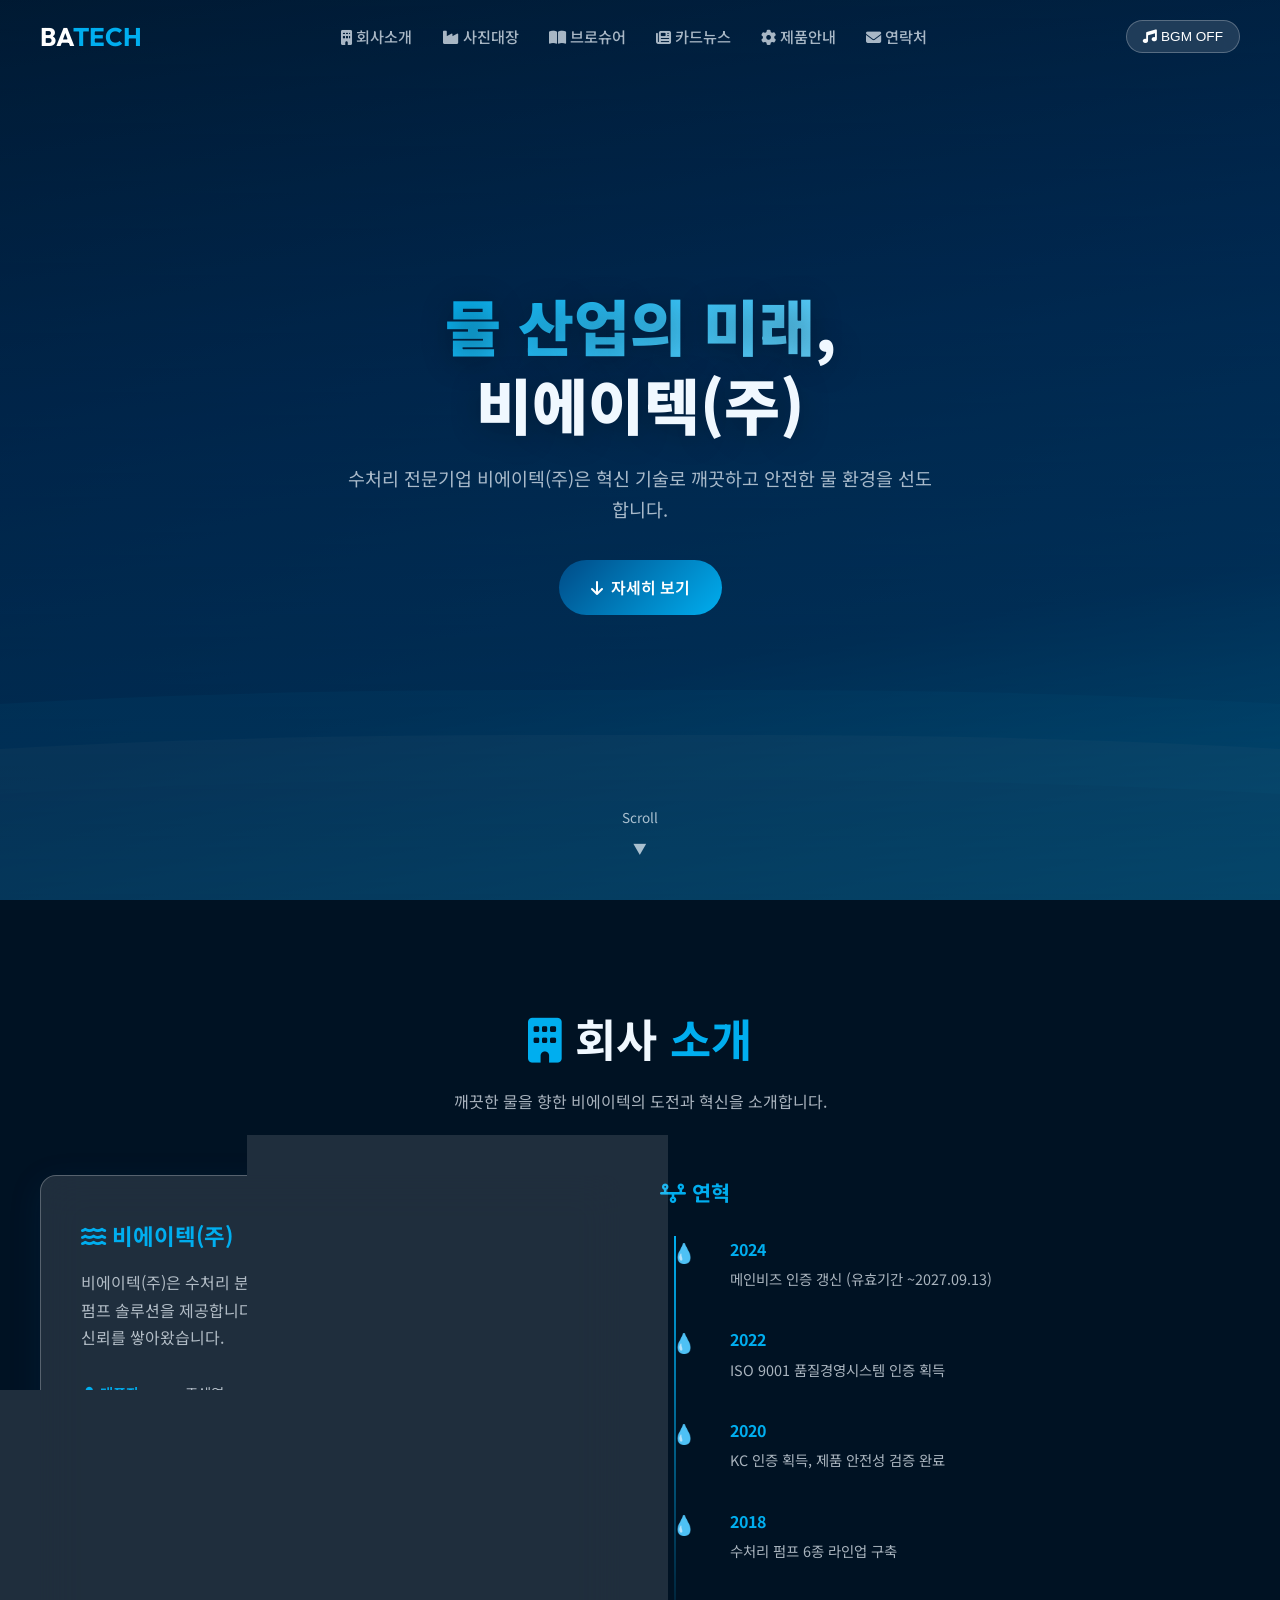
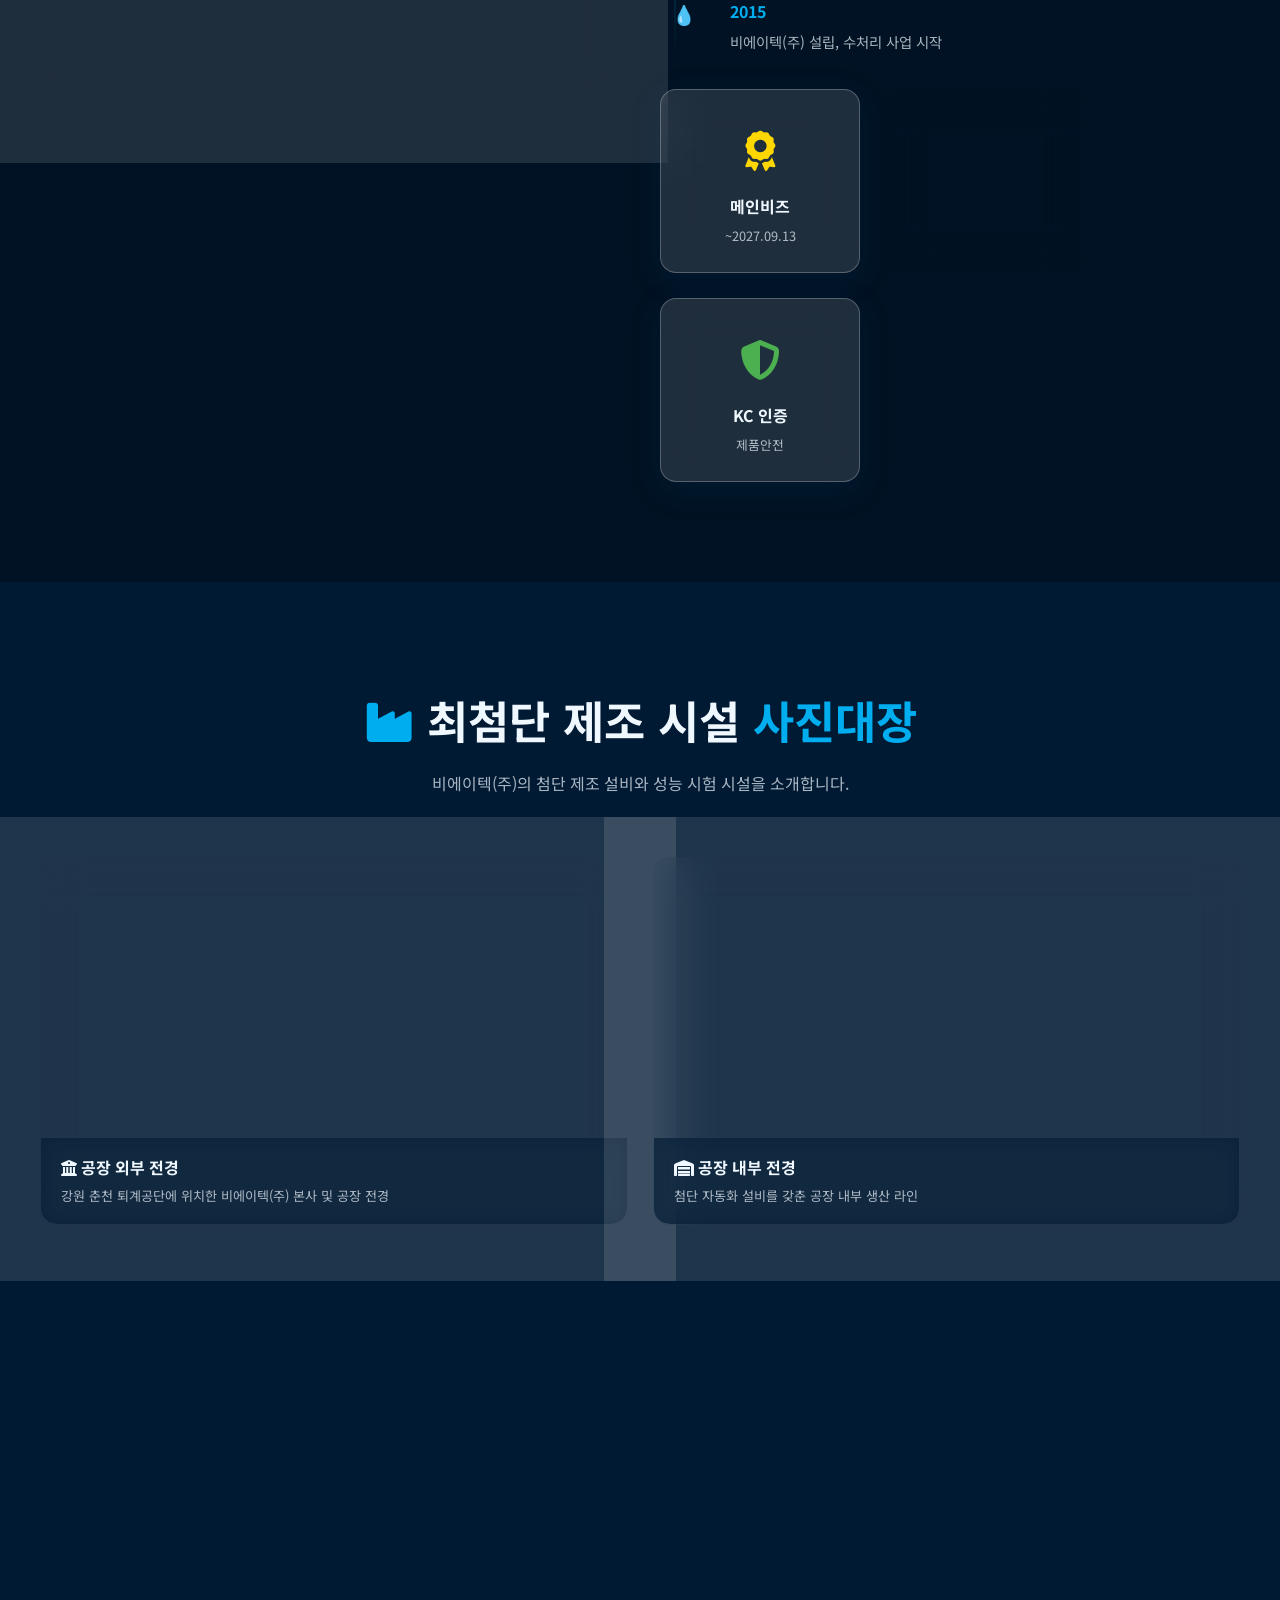
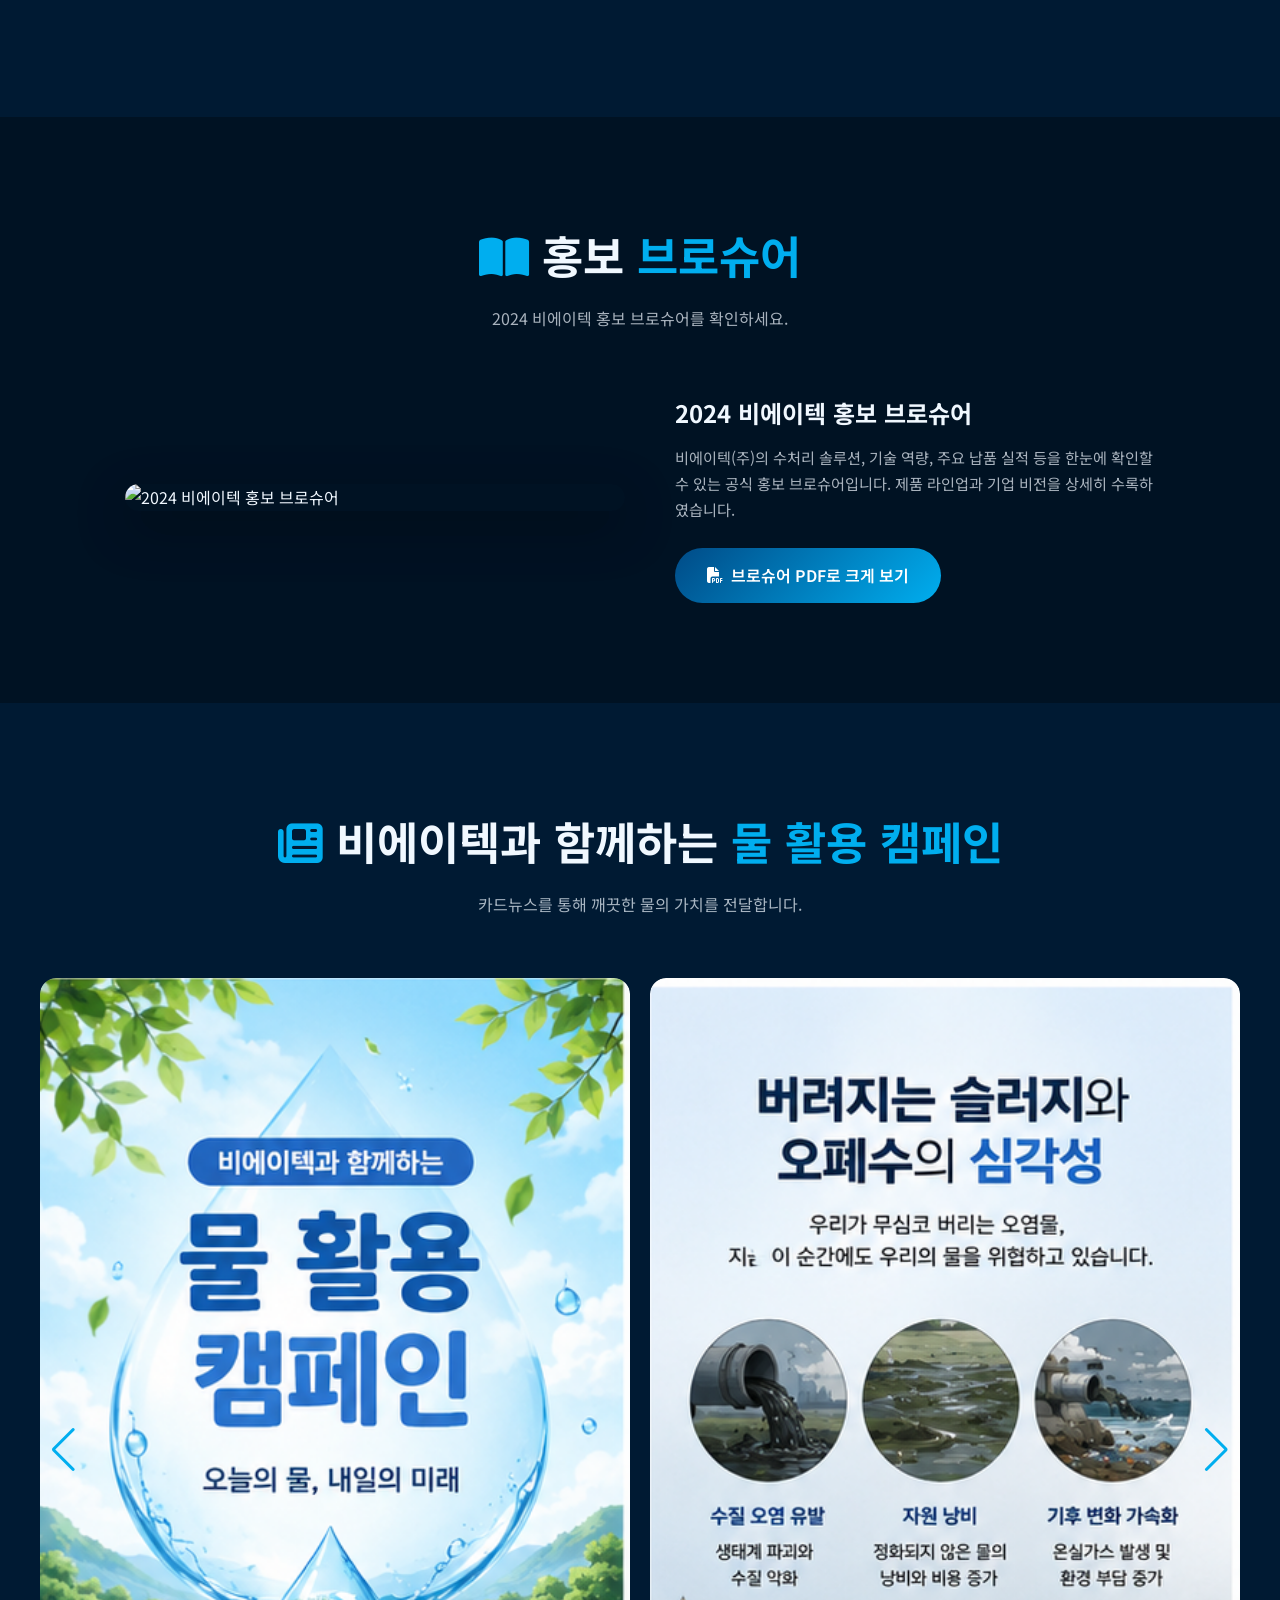
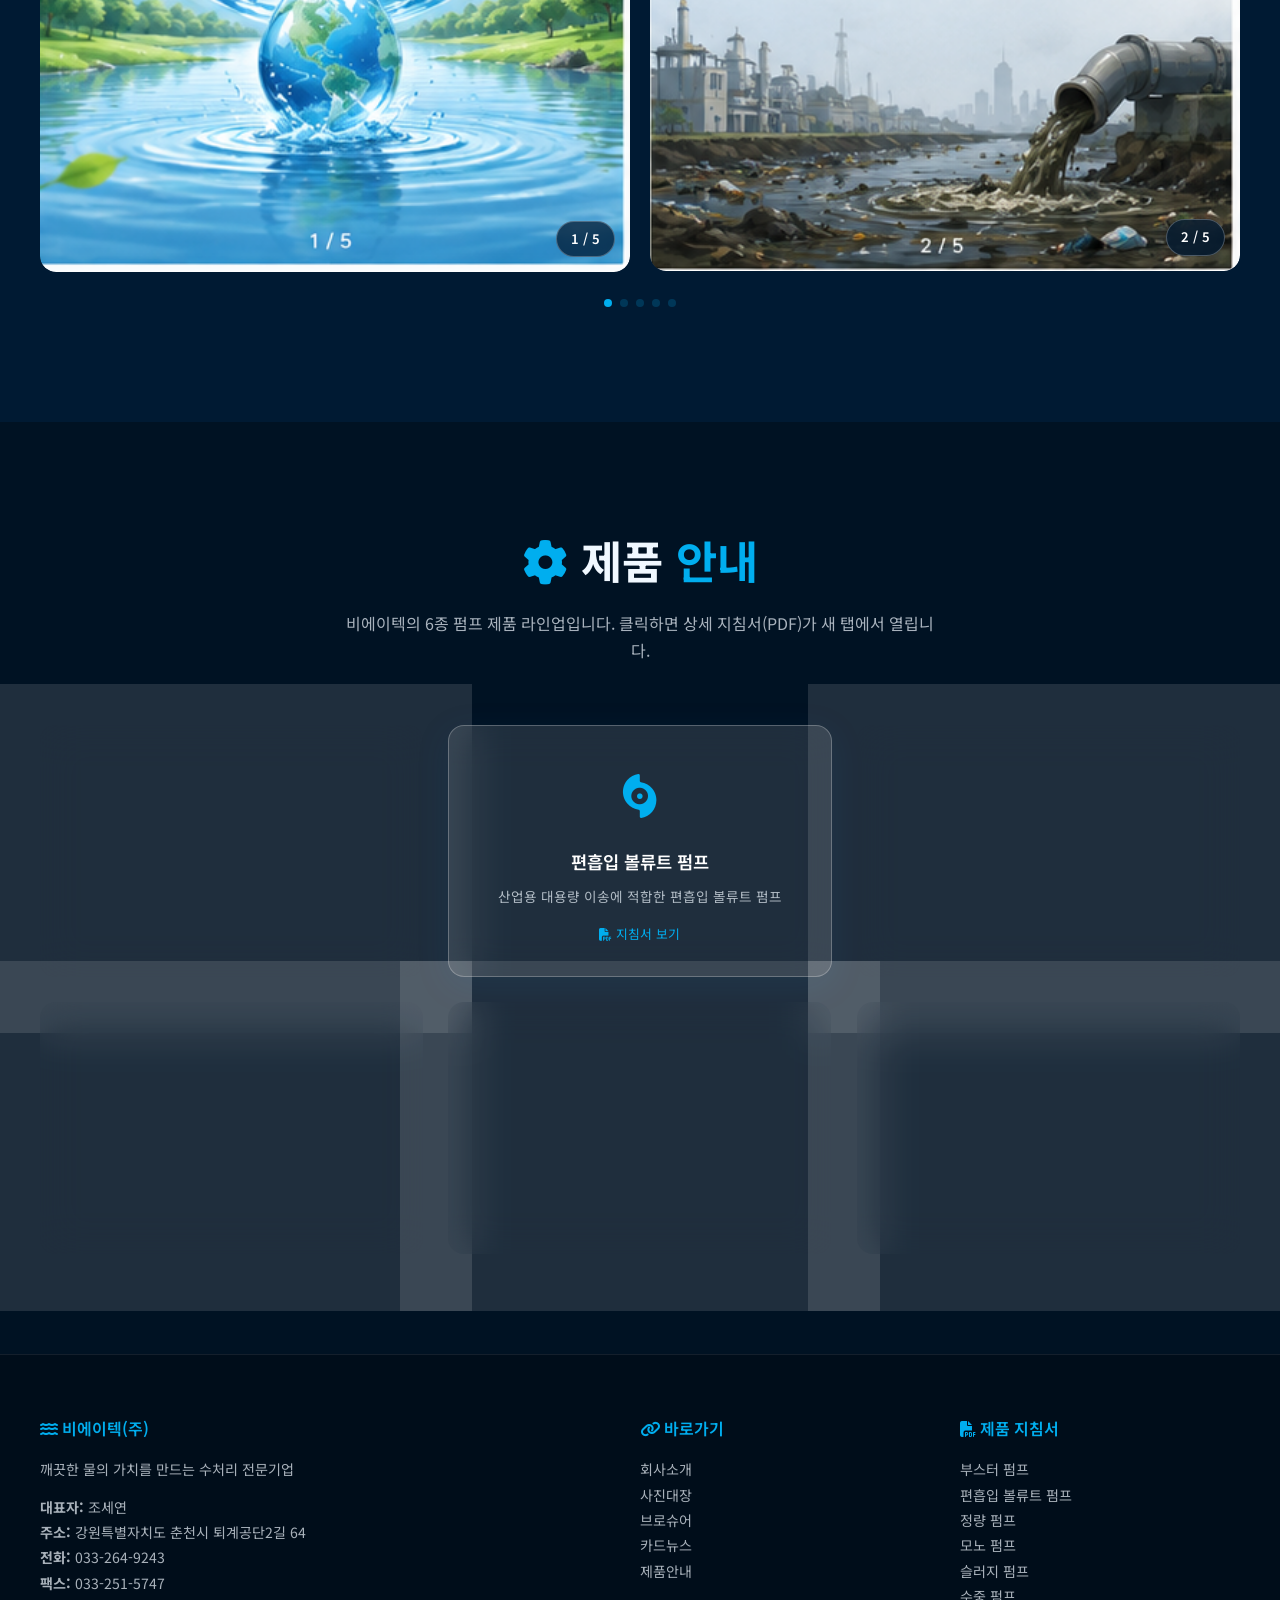
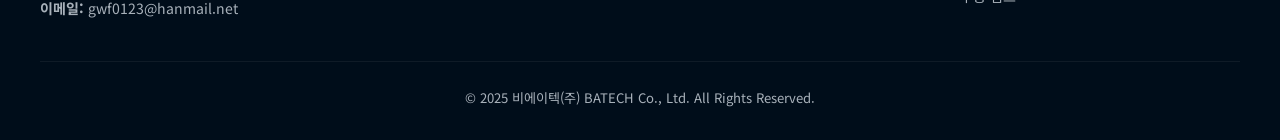
==== corporate/index.html @ 3d3ebea6 "비에이텍 웹사이트 첫번째 커밋" ====
<!DOCTYPE html>
<html lang="ko">
<head>
  <meta charset="UTF-8">
  <meta name="viewport" content="width=device-width, initial-scale=1.0">
  <meta name="description" content="비에이텍(주) - 수처리 전문기업. 부스터펌프, 볼류트펌프, 정량펌프, 모노펌프, 슬러지펌프, 수중펌프 제조 및 공급.">
  <title>비에이텍(주) | 기업 소개 - Crystal Clear & Blue Innovation</title>
  <link rel="stylesheet" href="https://cdnjs.cloudflare.com/ajax/libs/font-awesome/6.5.1/css/all.min.css">
  <link rel="stylesheet" href="https://cdn.jsdelivr.net/npm/swiper@11/swiper-bundle.min.css">
  <link rel="stylesheet" href="../css/style.css">
</head>
<body>
  <!-- Wave Background -->
  <div class="wave-bg">
    <div class="wave"></div>
    <div class="wave"></div>
    <div class="wave"></div>
  </div>

  <!-- BGM Audio -->
  <audio id="bgm-audio" loop preload="none">
    <source src="../bgm.mp3" type="audio/mpeg">
  </audio>

  <!-- Header -->
  <header class="site-header" id="site-header">
    <a href="../index.html" class="logo">BA<span>TECH</span></a>
    <ul class="nav-links" id="nav-links">
      <li><a href="#company"><i class="fa-solid fa-building"></i> 회사소개</a></li>
      <li><a href="#factory"><i class="fa-solid fa-industry"></i> 사진대장</a></li>
      <li><a href="#brochure"><i class="fa-solid fa-book-open"></i> 브로슈어</a></li>
      <li><a href="#cardnews"><i class="fa-solid fa-newspaper"></i> 카드뉴스</a></li>
      <li><a href="#products"><i class="fa-solid fa-gear"></i> 제품안내</a></li>
      <li><a href="#contact"><i class="fa-solid fa-envelope"></i> 연락처</a></li>
    </ul>
    <div class="header-controls">
      <button class="bgm-btn" id="bgm-toggle"><i class="fa-solid fa-music"></i> BGM OFF</button>
      <button class="hamburger" id="hamburger" aria-label="메뉴">
        <span></span><span></span><span></span>
      </button>
    </div>
  </header>

  <!-- Hero Section -->
  <section class="hero" id="hero">
    <video class="hero-video" autoplay muted loop playsinline>
      <source src="../hero-video.mp4" type="video/mp4">
    </video>
    <div class="hero-overlay"></div>
    <div class="hero-content">
      <h1><em>물 산업의 미래</em>,<br>비에이텍(주)</h1>
      <p>수처리 전문기업 비에이텍(주)은 혁신 기술로 깨끗하고 안전한 물 환경을 선도합니다.</p>
      <a href="#company" class="btn-primary"><i class="fa-solid fa-arrow-down"></i> 자세히 보기</a>
    </div>
    <div class="hero-scroll">
      <span>Scroll</span>
      <span>▼</span>
    </div>
  </section>

  <!-- Company Section -->
  <section class="section" id="company" style="background:rgba(0,10,20,0.5);">
    <div class="container">
      <div class="section-header">
        <h2><i class="fa-solid fa-building" style="color:var(--sky-blue);"></i> 회사 <span>소개</span></h2>
        <p>깨끗한 물을 향한 비에이텍의 도전과 혁신을 소개합니다.</p>
      </div>
      <div class="company-grid">
        <!-- Left: Info -->
        <div class="company-info glass" style="padding:40px;">
          <h3><i class="fa-solid fa-water"></i> 비에이텍(주)</h3>
          <p>비에이텍(주)은 수처리 분야의 전문 기업으로, 다양한 산업 현장에 최적화된 펌프 솔루션을 제공합니다. 끊임없는 기술 개발과 품질 관리를 통해 고객의 신뢰를 쌓아왔습니다.</p>
          <table style="width:100%;font-size:0.9rem;color:var(--text-secondary);margin-bottom:25px;">
            <tr><td style="padding:8px 0;font-weight:600;color:var(--sky-blue);width:100px;"><i class="fa-solid fa-user"></i> 대표자</td><td>조세연</td></tr>
            <tr><td style="padding:8px 0;font-weight:600;color:var(--sky-blue);"><i class="fa-solid fa-location-dot"></i> 주소</td><td>강원특별자치도 춘천시 퇴계공단2길 64</td></tr>
            <tr><td style="padding:8px 0;font-weight:600;color:var(--sky-blue);"><i class="fa-solid fa-phone"></i> 전화</td><td>033-264-9243</td></tr>
            <tr><td style="padding:8px 0;font-weight:600;color:var(--sky-blue);"><i class="fa-solid fa-fax"></i> 팩스</td><td>033-251-5747</td></tr>
            <tr><td style="padding:8px 0;font-weight:600;color:var(--sky-blue);"><i class="fa-solid fa-envelope"></i> 이메일</td><td>gwf0123@hanmail.net</td></tr>
          </table>
          <a href="../company-profile.pdf" target="_blank" class="btn-primary" id="btn-company-profile">
            <i class="fa-solid fa-file-pdf"></i> 지명원 원본 PDF 보기
          </a>
        </div>
        <!-- Right: Timeline + Certs -->
        <div>
          <h3 style="font-size:1.3rem;margin-bottom:25px;color:var(--sky-blue);"><i class="fa-solid fa-timeline"></i> 연혁</h3>
          <div class="timeline">
            <div class="timeline-item"><h4>2024</h4><p>메인비즈 인증 갱신 (유효기간 ~2027.09.13)</p></div>
            <div class="timeline-item"><h4>2022</h4><p>ISO 9001 품질경영시스템 인증 획득</p></div>
            <div class="timeline-item"><h4>2020</h4><p>KC 인증 획득, 제품 안전성 검증 완료</p></div>
            <div class="timeline-item"><h4>2018</h4><p>수처리 펌프 6종 라인업 구축</p></div>
            <div class="timeline-item"><h4>2015</h4><p>비에이텍(주) 설립, 수처리 사업 시작</p></div>
          </div>
          <div class="cert-grid" style="justify-content:flex-start;margin-top:30px;">
            <div class="cert-badge glass">
              <span class="cert-icon"><i class="fa-solid fa-award" style="color:gold;"></i></span>
              <h4>메인비즈</h4><p>~2027.09.13</p>
            </div>
            <div class="cert-badge glass">
              <span class="cert-icon"><i class="fa-solid fa-globe" style="color:var(--sky-blue);"></i></span>
              <h4>ISO 9001</h4><p>품질경영</p>
            </div>
            <div class="cert-badge glass">
              <span class="cert-icon"><i class="fa-solid fa-shield-halved" style="color:#4caf50;"></i></span>
              <h4>KC 인증</h4><p>제품안전</p>
            </div>
          </div>
        </div>
      </div>
    </div>
  </section>

  <!-- Factory Gallery Section (사진대장) -->
  <section class="section" id="factory">
    <div class="container">
      <div class="section-header">
        <h2><i class="fa-solid fa-industry" style="color:var(--sky-blue);"></i> 최첨단 제조 시설 <span>사진대장</span></h2>
        <p>비에이텍(주)의 첨단 제조 설비와 성능 시험 시설을 소개합니다.</p>
      </div>
      <div class="factory-grid">
        <div class="factory-card glass">
          <img src="../factory1.jpg" alt="비에이텍 공장 외부 전경">
          <div class="factory-caption">
            <h4><i class="fa-solid fa-building-columns"></i> 공장 외부 전경</h4>
            <p>강원 춘천 퇴계공단에 위치한 비에이텍(주) 본사 및 공장 전경</p>
          </div>
        </div>
        <div class="factory-card glass">
          <img src="../factory2.jpg" alt="비에이텍 공장 내부 전경">
          <div class="factory-caption">
            <h4><i class="fa-solid fa-warehouse"></i> 공장 내부 전경</h4>
            <p>첨단 자동화 설비를 갖춘 공장 내부 생산 라인</p>
          </div>
        </div>
        <div class="factory-card glass">
          <img src="../factory3.jpg" alt="비에이텍 펌프제작소">
          <div class="factory-caption">
            <h4><i class="fa-solid fa-gears"></i> 펌프 제작소</h4>
            <p>6종 펌프를 정밀 제작하는 전용 제작 시설</p>
          </div>
        </div>
        <div class="factory-card glass">
          <img src="../factory4.jpg" alt="비에이텍 성능시험장">
          <div class="factory-caption">
            <h4><i class="fa-solid fa-flask-vial"></i> 성능 시험장</h4>
            <p>제품 출하 전 성능 및 내구성을 검증하는 시험 시설</p>
          </div>
        </div>
      </div>
    </div>
  </section>

  <!-- Brochure Section -->
  <section class="section" id="brochure" style="background:rgba(0,10,20,0.5);">
    <div class="container">
      <div class="section-header">
        <h2><i class="fa-solid fa-book-open" style="color:var(--sky-blue);"></i> 홍보 <span>브로슈어</span></h2>
        <p>2024 비에이텍 홍보 브로슈어를 확인하세요.</p>
      </div>
      <div class="brochure-wrap">
        <div class="brochure-thumb">
          <img src="../brochure.png" alt="2024 비에이텍 홍보 브로슈어">
        </div>
        <div class="brochure-info">
          <h3>2024 비에이텍 홍보 브로슈어</h3>
          <p>비에이텍(주)의 수처리 솔루션, 기술 역량, 주요 납품 실적 등을 한눈에 확인할 수 있는 공식 홍보 브로슈어입니다. 제품 라인업과 기업 비전을 상세히 수록하였습니다.</p>
          <a href="../brochure.pdf" target="_blank" class="btn-primary" id="btn-brochure">
            <i class="fa-solid fa-file-pdf"></i> 브로슈어 PDF로 크게 보기
          </a>
        </div>
      </div>
    </div>
  </section>

  <!-- Card News Section -->
  <section class="section" id="cardnews">
    <div class="container">
      <div class="section-header">
        <h2><i class="fa-solid fa-newspaper" style="color:var(--sky-blue);"></i> 비에이텍과 함께하는 <span>물 활용 캠페인</span></h2>
        <p>카드뉴스를 통해 깨끗한 물의 가치를 전달합니다.</p>
      </div>
      <div class="swiper cardnews-swiper">
        <div class="swiper-wrapper">
          <div class="swiper-slide">
            <img src="../card1.jpg" alt="비에이텍 카드뉴스 1" loading="lazy">
            <span class="card-number">1 / 5</span>
          </div>
          <div class="swiper-slide">
            <img src="../card2.jpg" alt="비에이텍 카드뉴스 2" loading="lazy">
            <span class="card-number">2 / 5</span>
          </div>
          <div class="swiper-slide">
            <img src="../card3.jpg" alt="비에이텍 카드뉴스 3" loading="lazy">
            <span class="card-number">3 / 5</span>
          </div>
          <div class="swiper-slide">
            <img src="../card4.jpg" alt="비에이텍 카드뉴스 4" loading="lazy">
            <span class="card-number">4 / 5</span>
          </div>
          <div class="swiper-slide">
            <img src="../card5.jpg" alt="비에이텍 카드뉴스 5" loading="lazy">
            <span class="card-number">5 / 5</span>
          </div>
        </div>
        <div class="swiper-pagination"></div>
        <div class="swiper-button-next"></div>
        <div class="swiper-button-prev"></div>
      </div>
    </div>
  </section>

  <!-- Product Section -->
  <section class="section" id="products" style="background:rgba(0,10,20,0.5);">
    <div class="container">
      <div class="section-header">
        <h2><i class="fa-solid fa-gear" style="color:var(--sky-blue);"></i> 제품 <span>안내</span></h2>
        <p>비에이텍의 6종 펌프 제품 라인업입니다. 클릭하면 상세 지침서(PDF)가 새 탭에서 열립니다.</p>
      </div>
      <div class="product-grid">
        <a href="../pump-booster.pdf" target="_blank" class="product-card glass" id="product-booster">
          <span class="product-icon"><i class="fa-solid fa-bolt"></i></span>
          <h3>부스터 펌프</h3>
          <p>급수 및 가압 시스템에 최적화된 고효율 부스터 펌프</p>
          <span class="view-pdf"><i class="fa-solid fa-file-pdf"></i> 지침서 보기</span>
        </a>
        <a href="../pump-volute.pdf" target="_blank" class="product-card glass" id="product-volute">
          <span class="product-icon"><i class="fa-solid fa-hurricane"></i></span>
          <h3>편흡입 볼류트 펌프</h3>
          <p>산업용 대용량 이송에 적합한 편흡입 볼류트 펌프</p>
          <span class="view-pdf"><i class="fa-solid fa-file-pdf"></i> 지침서 보기</span>
        </a>
        <a href="../pump-metering.pdf" target="_blank" class="product-card glass" id="product-metering">
          <span class="product-icon"><i class="fa-solid fa-syringe"></i></span>
          <h3>정량 펌프</h3>
          <p>정밀한 약품 주입을 위한 고정밀 정량 펌프</p>
          <span class="view-pdf"><i class="fa-solid fa-file-pdf"></i> 지침서 보기</span>
        </a>
        <a href="../pump-mono.pdf" target="_blank" class="product-card glass" id="product-mono">
          <span class="product-icon"><i class="fa-solid fa-screwdriver-wrench"></i></span>
          <h3>일축나사식 모노 펌프</h3>
          <p>고점도 유체 이송에 특화된 일축나사식 모노 펌프</p>
          <span class="view-pdf"><i class="fa-solid fa-file-pdf"></i> 지침서 보기</span>
        </a>
        <a href="../pump-sludge.pdf" target="_blank" class="product-card glass" id="product-sludge">
          <span class="product-icon"><i class="fa-solid fa-recycle"></i></span>
          <h3>슬러지 펌프</h3>
          <p>하수처리 및 슬러지 이송 전용 내구성 펌프</p>
          <span class="view-pdf"><i class="fa-solid fa-file-pdf"></i> 지침서 보기</span>
        </a>
        <a href="../pump-submersible.pdf" target="_blank" class="product-card glass" id="product-submersible">
          <span class="product-icon"><i class="fa-solid fa-water"></i></span>
          <h3>수중 펌프</h3>
          <p>수중 환경에서 안정적으로 작동하는 고효율 수중 펌프</p>
          <span class="view-pdf"><i class="fa-solid fa-file-pdf"></i> 지침서 보기</span>
        </a>
      </div>
    </div>
  </section>

  <!-- Footer -->
  <footer class="site-footer" id="contact">
    <div class="footer-grid">
      <div class="footer-col">
        <h4><i class="fa-solid fa-water"></i> 비에이텍(주)</h4>
        <p>깨끗한 물의 가치를 만드는 수처리 전문기업</p>
        <p style="margin-top:12px;">
          <strong>대표자:</strong> 조세연<br>
          <strong>주소:</strong> 강원특별자치도 춘천시 퇴계공단2길 64<br>
          <strong>전화:</strong> 033-264-9243<br>
          <strong>팩스:</strong> 033-251-5747<br>
          <strong>이메일:</strong> gwf0123@hanmail.net
        </p>
      </div>
      <div class="footer-col">
        <h4><i class="fa-solid fa-link"></i> 바로가기</h4>
        <ul>
          <li><a href="#company">회사소개</a></li>
          <li><a href="#factory">사진대장</a></li>
          <li><a href="#brochure">브로슈어</a></li>
          <li><a href="#cardnews">카드뉴스</a></li>
          <li><a href="#products">제품안내</a></li>
        </ul>
      </div>
      <div class="footer-col">
        <h4><i class="fa-solid fa-file-pdf"></i> 제품 지침서</h4>
        <ul>
          <li><a href="../pump-booster.pdf" target="_blank">부스터 펌프</a></li>
          <li><a href="../pump-volute.pdf" target="_blank">편흡입 볼류트 펌프</a></li>
          <li><a href="../pump-metering.pdf" target="_blank">정량 펌프</a></li>
          <li><a href="../pump-mono.pdf" target="_blank">모노 펌프</a></li>
          <li><a href="../pump-sludge.pdf" target="_blank">슬러지 펌프</a></li>
          <li><a href="../pump-submersible.pdf" target="_blank">수중 펌프</a></li>
        </ul>
      </div>
    </div>
    <div class="footer-bottom">
      <p>© 2025 비에이텍(주) BATECH Co., Ltd. All Rights Reserved.</p>
    </div>
  </footer>

  <script src="https://cdn.jsdelivr.net/npm/swiper@11/swiper-bundle.min.js"></script>
  <script src="../js/script.js"></script>
</body>
</html>
---- css/style.css ----
/* ========================================
   Crystal Clear & Blue Innovation
   BATECH (주)비에이텍
   ======================================== */
@import url('https://fonts.googleapis.com/css2?family=Noto+Sans+KR:wght@300;400;500;700;900&family=Outfit:wght@300;400;500;600;700&display=swap');

:root {
  --deep-marine: #004B87;
  --sky-blue: #00AEEF;
  --pure-white: #FFFFFF;
  --glass-bg: rgba(255,255,255,0.12);
  --glass-border: rgba(255,255,255,0.25);
  --glass-shadow: rgba(0,75,135,0.15);
  --dark-bg: #001a33;
  --text-primary: #f0f8ff;
  --text-secondary: rgba(240,248,255,0.7);
  --radius: 16px;
  --radius-lg: 24px;
  --transition: 0.4s cubic-bezier(0.25,0.46,0.45,0.94);
}

*, *::before, *::after { margin:0; padding:0; box-sizing:border-box; }

html { scroll-behavior:smooth; }

body {
  font-family:'Noto Sans KR','Outfit',sans-serif;
  background: var(--dark-bg);
  color: var(--text-primary);
  overflow-x:hidden;
  line-height:1.7;
}

/* ---- Wave Background ---- */
.wave-bg {
  position:fixed; top:0; left:0; width:100%; height:100%;
  z-index:0; overflow:hidden;
  background: linear-gradient(170deg, #001a33 0%, #003366 40%, #004B87 70%, #00AEEF 100%);
}
.wave-bg .wave {
  position:absolute; bottom:-10%; left:-50%; width:200%; height:300px;
  border-radius:45%; opacity:0.15;
  animation: waveAnim 8s ease-in-out infinite;
}
.wave-bg .wave:nth-child(1) { background:var(--sky-blue); animation-duration:8s; }
.wave-bg .wave:nth-child(2) { background:var(--pure-white); animation-duration:12s; animation-delay:-3s; bottom:-15%; opacity:0.08; }
.wave-bg .wave:nth-child(3) { background:var(--deep-marine); animation-duration:15s; animation-delay:-6s; bottom:-20%; opacity:0.1; }

@keyframes waveAnim {
  0%,100% { transform:rotate(0deg); }
  50% { transform:rotate(3deg); }
}

/* ---- Water Droplets ---- */
.droplet {
  position:absolute; width:8px; height:10px;
  background: radial-gradient(ellipse at 30% 20%, rgba(255,255,255,0.9), rgba(0,174,239,0.3));
  border-radius:50% 50% 50% 50% / 60% 60% 40% 40%;
  animation: dropFall linear infinite;
  opacity:0;
}
@keyframes dropFall {
  0% { opacity:0; transform:translateY(-20px) scale(0.5); }
  10% { opacity:0.8; }
  90% { opacity:0.6; }
  100% { opacity:0; transform:translateY(100vh) scale(1); }
}

/* ---- Glassmorphism Cards ---- */
.glass {
  background: var(--glass-bg);
  backdrop-filter: blur(20px);
  -webkit-backdrop-filter: blur(20px);
  border: 1px solid var(--glass-border);
  border-radius: var(--radius);
  box-shadow: 0 8px 32px var(--glass-shadow);
}

/* ---- Buttons ---- */
.btn-primary {
  display:inline-flex; align-items:center; gap:8px;
  padding:14px 32px;
  background: linear-gradient(135deg, var(--deep-marine), var(--sky-blue));
  color:var(--pure-white);
  border:none; border-radius:50px;
  font-size:1rem; font-weight:600;
  cursor:pointer; text-decoration:none;
  transition: var(--transition);
  position:relative; overflow:hidden;
}
.btn-primary::before {
  content:''; position:absolute; top:0; left:-100%; width:100%; height:100%;
  background:linear-gradient(90deg,transparent,rgba(255,255,255,0.25),transparent);
  transition:0.5s;
}
.btn-primary:hover::before { left:100%; }
.btn-primary:hover { transform:translateY(-3px); box-shadow:0 12px 35px rgba(0,174,239,0.3); }

.btn-glass {
  display:inline-flex; align-items:center; gap:8px;
  padding:14px 32px;
  background: var(--glass-bg);
  backdrop-filter:blur(12px);
  border:1px solid var(--glass-border);
  color:var(--pure-white);
  border-radius:50px;
  font-size:1rem; font-weight:500;
  cursor:pointer; text-decoration:none;
  transition: var(--transition);
}
.btn-glass:hover {
  background:rgba(0,174,239,0.2);
  border-color:var(--sky-blue);
  transform:translateY(-3px);
  box-shadow:0 12px 35px rgba(0,174,239,0.2);
}

/* ========== GATEWAY PAGE ========== */
.gateway-container {
  position:relative; z-index:1;
  min-height:100vh;
  display:flex; flex-direction:column;
  align-items:center; justify-content:center;
  gap:20px; padding:40px 20px;
}
.gateway-title {
  font-family:'Outfit',sans-serif;
  font-size:clamp(2rem,5vw,3.5rem);
  font-weight:700;
  text-align:center;
  margin-bottom:10px;
  background:linear-gradient(135deg,#fff,#00AEEF);
  -webkit-background-clip:text; -webkit-text-fill-color:transparent;
  background-clip:text;
}
.gateway-subtitle {
  font-size:1rem; color:var(--text-secondary);
  text-align:center; margin-bottom:40px;
}
.gateway-cards {
  display:flex; gap:40px;
  flex-wrap:wrap; justify-content:center;
}
.gateway-card {
  width:320px; height:380px;
  display:flex; flex-direction:column;
  align-items:center; justify-content:center;
  gap:20px; padding:40px;
  text-decoration:none; color:var(--pure-white);
  transition: var(--transition);
  position:relative; overflow:hidden;
}
.gateway-card::after {
  content:''; position:absolute; inset:0;
  background:linear-gradient(135deg,rgba(0,174,239,0.05),rgba(0,75,135,0.1));
  opacity:0; transition:var(--transition);
}
.gateway-card:hover::after { opacity:1; }
.gateway-card:hover {
  transform:translateY(-12px) scale(1.03);
  box-shadow:0 24px 60px rgba(0,174,239,0.25);
  border-color:var(--sky-blue);
}
.gateway-card .icon {
  font-size:3.5rem;
  filter:drop-shadow(0 4px 15px rgba(0,174,239,0.4));
}
.gateway-card h2 { font-size:1.5rem; font-weight:700; z-index:1; }
.gateway-card p { font-size:0.9rem; color:var(--text-secondary); text-align:center; z-index:1; }

/* ========== CORPORATE PAGE ========== */
/* Header */
.site-header {
  position:fixed; top:0; left:0; width:100%; z-index:1000;
  padding:15px 40px;
  display:flex; align-items:center; justify-content:space-between;
  transition: var(--transition);
}
.site-header.scrolled {
  background:rgba(0,26,51,0.9);
  backdrop-filter:blur(20px);
  box-shadow:0 4px 30px rgba(0,0,0,0.2);
}
.logo { font-family:'Outfit',sans-serif; font-size:1.6rem; font-weight:700; color:var(--pure-white); text-decoration:none; }
.logo span { color:var(--sky-blue); }
.nav-links { display:flex; gap:30px; list-style:none; }
.nav-links a {
  color:var(--text-secondary); text-decoration:none;
  font-size:0.95rem; font-weight:500;
  transition:var(--transition); position:relative;
}
.nav-links a::after {
  content:''; position:absolute; bottom:-4px; left:0;
  width:0; height:2px;
  background:var(--sky-blue);
  transition:var(--transition);
}
.nav-links a:hover { color:var(--pure-white); }
.nav-links a:hover::after { width:100%; }

.header-controls { display:flex; align-items:center; gap:15px; }
.bgm-btn {
  background:var(--glass-bg); backdrop-filter:blur(10px);
  border:1px solid var(--glass-border);
  color:var(--pure-white); padding:8px 16px;
  border-radius:50px; cursor:pointer;
  font-size:0.85rem; transition:var(--transition);
}
.bgm-btn:hover { background:rgba(0,174,239,0.2); border-color:var(--sky-blue); }

.hamburger {
  display:none; flex-direction:column; gap:5px;
  background:none; border:none; cursor:pointer; padding:5px;
}
.hamburger span {
  width:25px; height:2px; background:var(--pure-white);
  transition:var(--transition);
}

/* Hero */
.hero {
  position:relative; height:100vh;
  display:flex; align-items:center; justify-content:center;
  overflow:hidden;
}
.hero-video {
  position:absolute; top:50%; left:50%;
  min-width:100%; min-height:100%;
  transform:translate(-50%,-50%);
  object-fit:cover; z-index:0;
}
.hero-overlay {
  position:absolute; inset:0; z-index:1;
  background:linear-gradient(180deg, rgba(0,26,51,0.4) 0%, rgba(0,26,51,0.7) 100%);
}
.hero-content {
  position:relative; z-index:2;
  text-align:center; padding:0 20px;
}
.hero-content h1 {
  font-size:clamp(2rem,5vw,3.8rem);
  font-weight:900; line-height:1.3;
  margin-bottom:20px;
  text-shadow:0 4px 30px rgba(0,0,0,0.3);
}
.hero-content h1 em {
  font-style:normal;
  background:linear-gradient(135deg,var(--sky-blue),#66d4ff);
  -webkit-background-clip:text; -webkit-text-fill-color:transparent;
  background-clip:text;
}
.hero-content p {
  font-size:1.15rem; color:var(--text-secondary);
  margin-bottom:35px; max-width:600px; margin-inline:auto;
}
.hero-scroll {
  position:absolute; bottom:40px; left:50%; transform:translateX(-50%);
  z-index:2; animation:bounce 2s infinite;
  color:var(--text-secondary); font-size:0.85rem;
  display:flex; flex-direction:column; align-items:center; gap:8px;
}
@keyframes bounce {
  0%,100% { transform:translateX(-50%) translateY(0); }
  50% { transform:translateX(-50%) translateY(10px); }
}

/* Sections Common */
.section {
  position:relative; z-index:1;
  padding:100px 40px;
}
.section-header {
  text-align:center; margin-bottom:60px;
}
.section-header h2 {
  font-size:clamp(1.8rem,4vw,2.8rem);
  font-weight:700; margin-bottom:12px;
}
.section-header h2 span { color:var(--sky-blue); }
.section-header p { color:var(--text-secondary); max-width:600px; margin:0 auto; }
.container { max-width:1280px; margin:0 auto; }

/* Company Section */
.company-grid {
  display:grid;
  grid-template-columns:1fr 1fr;
  gap:40px; align-items:start;
}
.company-info { padding:30px; }
.company-info h3 { font-size:1.4rem; margin-bottom:15px; color:var(--sky-blue); }
.company-info p { color:var(--text-secondary); margin-bottom:20px; }

/* Timeline */
.timeline { position:relative; padding-left:40px; }
.timeline::before {
  content:''; position:absolute; left:14px; top:0; bottom:0;
  width:2px;
  background:linear-gradient(180deg, var(--sky-blue), transparent);
}
.timeline-item {
  position:relative; margin-bottom:35px;
  padding-left:30px;
}
.timeline-item::before {
  content:'💧'; position:absolute; left:-28px; top:0;
  font-size:1.2rem;
  animation:dropletPulse 2s ease-in-out infinite;
}
.timeline-item:nth-child(even)::before { animation-delay:0.5s; }
@keyframes dropletPulse {
  0%,100% { transform:scale(1); opacity:1; }
  50% { transform:scale(1.3) translateY(-3px); opacity:0.7; }
}
.timeline-item h4 { font-size:1rem; color:var(--sky-blue); margin-bottom:4px; }
.timeline-item p { font-size:0.9rem; color:var(--text-secondary); }

/* Product Cards */
.product-grid {
  display:grid;
  grid-template-columns:repeat(3,1fr);
  gap:25px;
}
.product-card {
  padding:30px; text-align:center;
  transition:var(--transition);
  text-decoration:none; color:var(--pure-white);
  position:relative; overflow:hidden;
  cursor:pointer;
}
.product-card::before {
  content:''; position:absolute; inset:0;
  background:linear-gradient(135deg, rgba(0,174,239,0) 0%, rgba(0,174,239,0.15) 100%);
  opacity:0; transition:var(--transition);
}
.product-card:hover::before { opacity:1; }
.product-card:hover {
  transform:translateY(-8px);
  box-shadow:0 16px 50px rgba(0,174,239,0.25);
  border-color:var(--sky-blue);
}
.product-card .product-icon {
  font-size:2.8rem; margin-bottom:15px;
  display:block; color:var(--sky-blue);
}
.product-card h3 { font-size:1.1rem; margin-bottom:8px; font-weight:600; }
.product-card p { font-size:0.85rem; color:var(--text-secondary); }
.product-card .view-pdf {
  display:inline-block; margin-top:15px;
  font-size:0.8rem; color:var(--sky-blue);
  border-bottom:1px solid transparent;
  transition:var(--transition);
}
.product-card:hover .view-pdf { border-bottom-color:var(--sky-blue); }

/* Certifications */
.cert-grid {
  display:flex; gap:25px; justify-content:center;
  flex-wrap:wrap; margin-top:40px;
}
.cert-badge {
  padding:25px 30px; text-align:center;
  min-width:200px;
}
.cert-badge .cert-icon { font-size:2.5rem; margin-bottom:10px; display:block; }
.cert-badge h4 { font-size:1rem; margin-bottom:5px; }
.cert-badge p { font-size:0.8rem; color:var(--text-secondary); }

/* Factory Gallery */
.factory-grid {
  display:grid;
  grid-template-columns:repeat(2,1fr);
  gap:25px;
}
.factory-card {
  border-radius:var(--radius); overflow:hidden;
  transition:var(--transition);
  position:relative;
}
.factory-card:hover {
  transform:translateY(-6px);
  box-shadow:0 16px 50px rgba(0,174,239,0.2);
  border-color:var(--sky-blue);
}
.factory-card img {
  width:100%; height:280px; object-fit:cover; display:block;
  transition:var(--transition);
}
.factory-card:hover img { transform:scale(1.05); }
.factory-caption {
  padding:16px 20px;
  background:rgba(0,26,51,0.7);
  backdrop-filter:blur(10px);
}
.factory-caption h4 { font-size:1rem; margin-bottom:4px; }
.factory-caption p { font-size:0.82rem; color:var(--text-secondary); }

/* Brochure Section */
.brochure-wrap {
  display:flex; align-items:center; gap:50px;
  flex-wrap:wrap; justify-content:center;
}
.brochure-thumb {
  max-width:500px; flex:1 1 400px;
  border-radius:var(--radius); overflow:hidden;
  box-shadow:0 16px 50px rgba(0,0,0,0.35);
  transition:var(--transition);
}
.brochure-thumb:hover { transform:scale(1.02); box-shadow:0 20px 60px rgba(0,174,239,0.2); }
.brochure-thumb img { width:100%; display:block; }
.brochure-info { max-width:480px; flex:1 1 300px; }
.brochure-info h3 { font-size:1.5rem; margin-bottom:12px; }
.brochure-info p { color:var(--text-secondary); margin-bottom:25px; font-size:0.95rem; }

/* Card News Section */
.cardnews-swiper .swiper-slide { position:relative; }
.cardnews-swiper .swiper-slide img {
  width:100%; height:auto; display:block;
  border-radius:var(--radius);
}
.card-number {
  position:absolute; bottom:15px; right:15px;
  background:rgba(0,26,51,0.75); backdrop-filter:blur(8px);
  color:var(--pure-white); padding:6px 14px;
  border-radius:50px; font-size:0.82rem; font-weight:600;
  border:1px solid var(--glass-border);
}

/* PR / Swiper */
.swiper { width:100%; padding-bottom:50px; }
.swiper-slide {
  border-radius:var(--radius); overflow:hidden;
  background:var(--glass-bg);
}
.swiper-slide img {
  width:100%; height:300px; object-fit:cover;
  display:block;
}
.swiper-pagination-bullet { background:var(--sky-blue) !important; }
.swiper-button-next, .swiper-button-prev { color:var(--sky-blue) !important; }

/* Footer */
.site-footer {
  position:relative; z-index:1;
  padding:60px 40px 30px;
  background:rgba(0,10,20,0.8);
  backdrop-filter:blur(15px);
  border-top:1px solid rgba(255,255,255,0.08);
}
.footer-grid {
  max-width:1280px; margin:0 auto;
  display:grid; grid-template-columns:2fr 1fr 1fr;
  gap:40px; margin-bottom:40px;
}
.footer-col h4 {
  font-size:1rem; margin-bottom:15px;
  color:var(--sky-blue); font-weight:600;
}
.footer-col p, .footer-col li {
  font-size:0.88rem; color:var(--text-secondary);
  line-height:1.8;
}
.footer-col ul { list-style:none; }
.footer-col a { color:var(--text-secondary); text-decoration:none; transition:var(--transition); }
.footer-col a:hover { color:var(--sky-blue); }
.footer-bottom {
  text-align:center; padding-top:25px;
  border-top:1px solid rgba(255,255,255,0.06);
  font-size:0.82rem; color:var(--text-secondary);
}

/* ========== PORTFOLIO PAGE ========== */
.portfolio-header {
  text-align:center; padding:120px 20px 40px;
  position:relative; z-index:1;
}
.portfolio-header h1 {
  font-size:clamp(2rem,4vw,3rem); font-weight:700;
  margin-bottom:12px;
}
.portfolio-header h1 span { color:var(--sky-blue); }

.accordion-container {
  max-width:900px; margin:0 auto 80px;
  padding:0 20px; position:relative; z-index:1;
}
.accordion-item {
  margin-bottom:12px;
  border-radius:var(--radius);
  overflow:hidden;
}
.accordion-header {
  width:100%; padding:20px 25px;
  background:var(--glass-bg);
  backdrop-filter:blur(15px);
  border:1px solid var(--glass-border);
  border-radius:var(--radius);
  color:var(--pure-white);
  font-size:1rem; font-weight:600;
  cursor:pointer; text-align:left;
  display:flex; justify-content:space-between; align-items:center;
  transition:var(--transition);
}
.accordion-header:hover {
  background:rgba(0,174,239,0.12);
  border-color:var(--sky-blue);
}
.accordion-header .arrow {
  transition:var(--transition); font-size:1.2rem;
}
.accordion-item.active .accordion-header {
  background:rgba(0,174,239,0.15);
  border-color:var(--sky-blue);
  border-radius:var(--radius) var(--radius) 0 0;
}
.accordion-item.active .arrow { transform:rotate(180deg); }
.accordion-body {
  max-height:0; overflow:hidden;
  transition:max-height 0.5s ease;
  background:rgba(0,26,51,0.6);
  backdrop-filter:blur(10px);
  border:1px solid var(--glass-border);
  border-top:none;
  border-radius:0 0 var(--radius) var(--radius);
}
.accordion-body-inner {
  padding:25px;
  font-size:0.92rem; color:var(--text-secondary);
  line-height:1.9;
}
.accordion-body-inner h4 {
  color:var(--sky-blue); margin:15px 0 8px;
  font-size:0.95rem;
}
.accordion-body-inner code {
  background:rgba(0,174,239,0.1);
  padding:2px 8px; border-radius:4px;
  font-size:0.85rem;
}
.accordion-body-inner pre {
  background:rgba(0,0,0,0.3); padding:15px;
  border-radius:8px; overflow-x:auto;
  margin:10px 0; font-size:0.82rem;
  border:1px solid rgba(255,255,255,0.06);
}

/* ---- Responsive ---- */
@media(max-width:968px) {
  .company-grid { grid-template-columns:1fr; }
  .product-grid { grid-template-columns:repeat(2,1fr); }
  .factory-grid { grid-template-columns:repeat(2,1fr); }
  .footer-grid { grid-template-columns:1fr; }
  .nav-links { display:none; }
  .hamburger { display:flex; }
  .nav-links.active {
    display:flex; flex-direction:column;
    position:absolute; top:70px; right:20px;
    background:rgba(0,26,51,0.95);
    backdrop-filter:blur(20px);
    padding:20px 30px; border-radius:var(--radius);
    border:1px solid var(--glass-border);
  }
}
@media(max-width:640px) {
  .product-grid { grid-template-columns:1fr; }
  .factory-grid { grid-template-columns:1fr; }
  .gateway-card { width:280px; height:300px; }
  .section { padding:60px 20px; }
  .site-header { padding:12px 20px; }
}
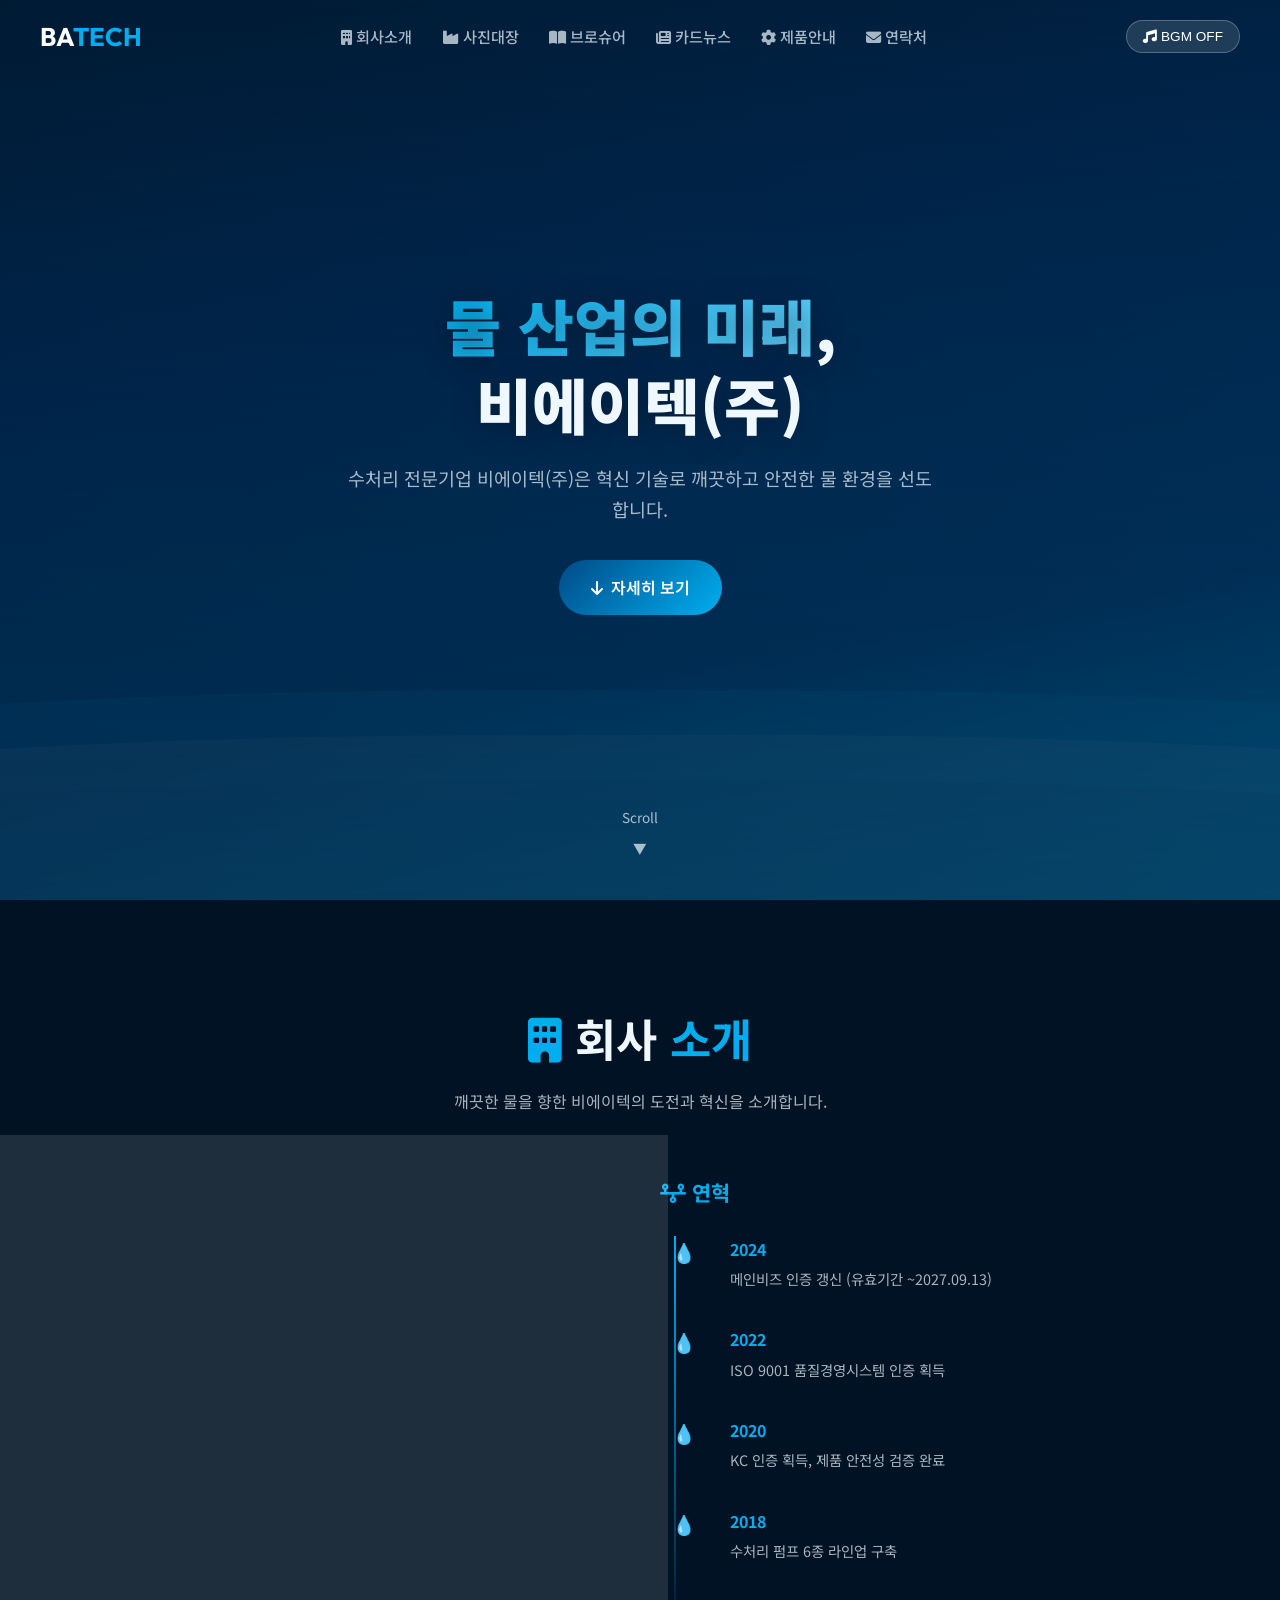
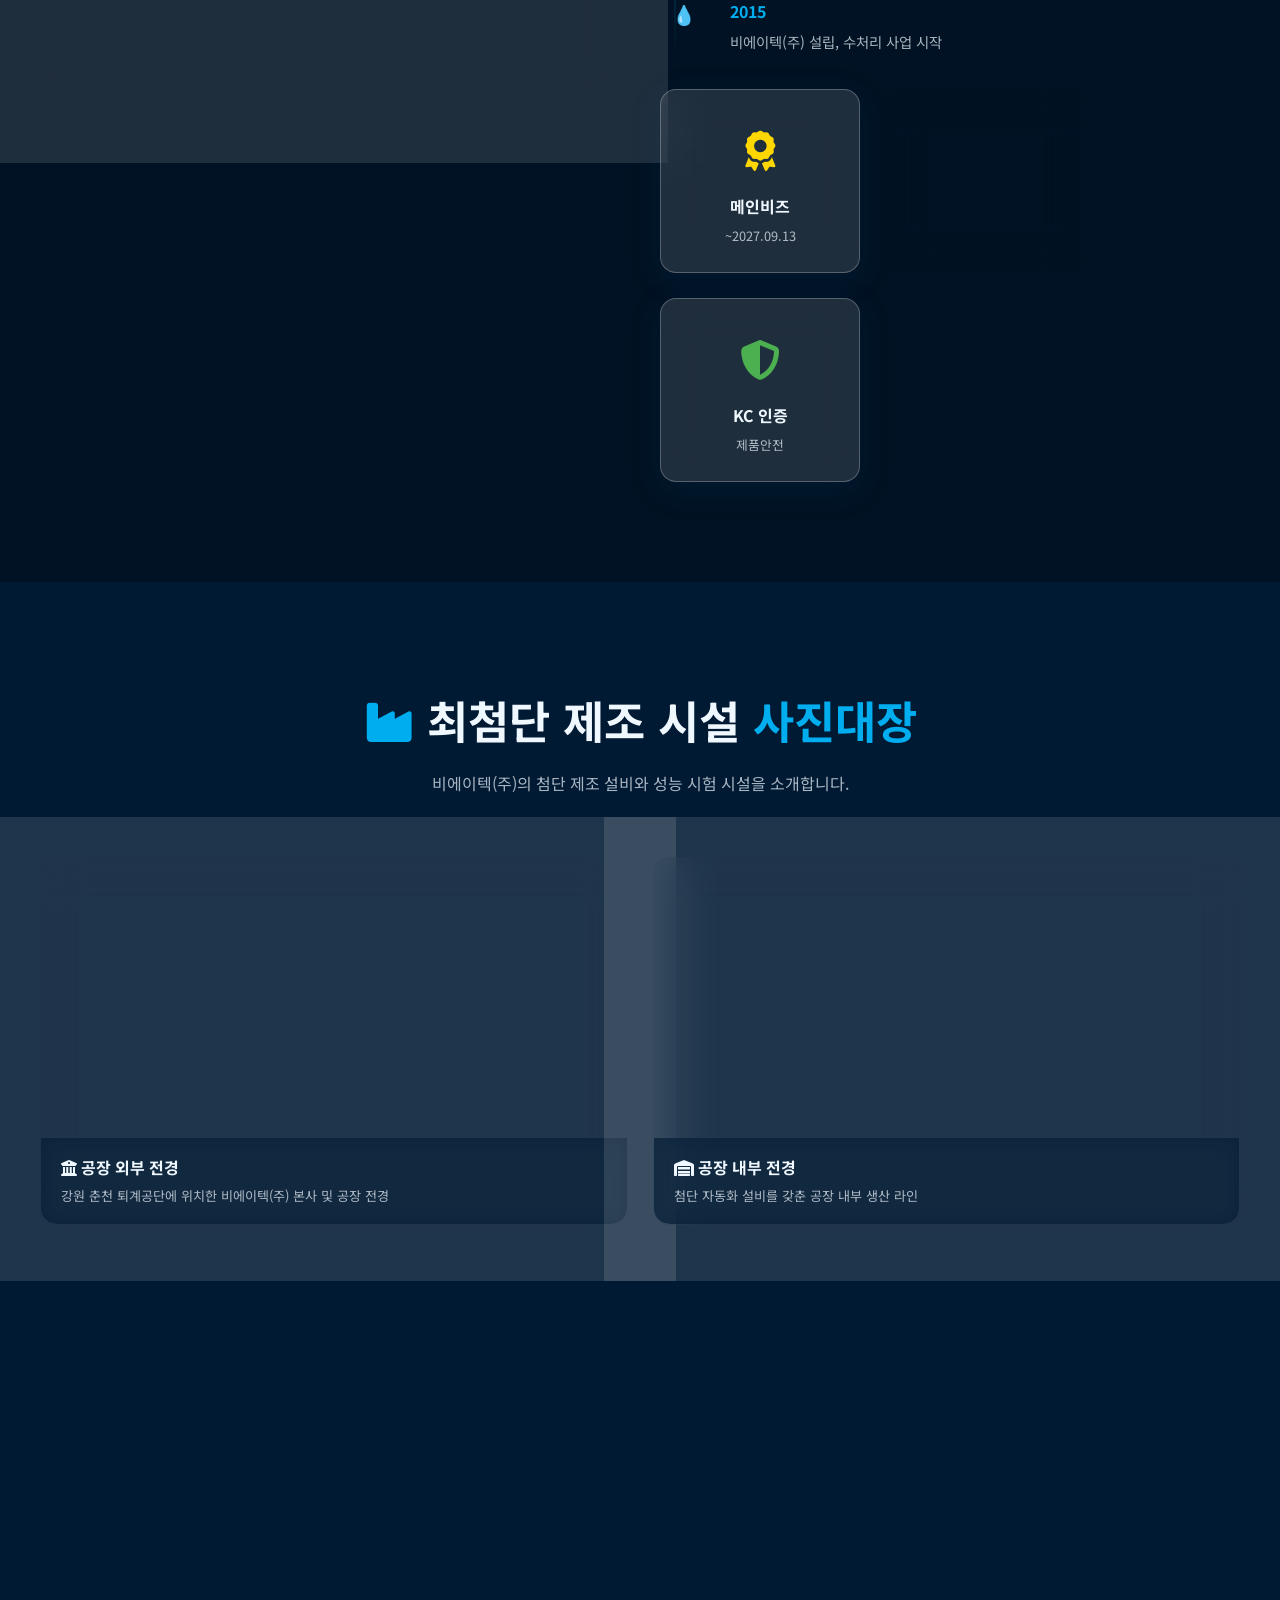
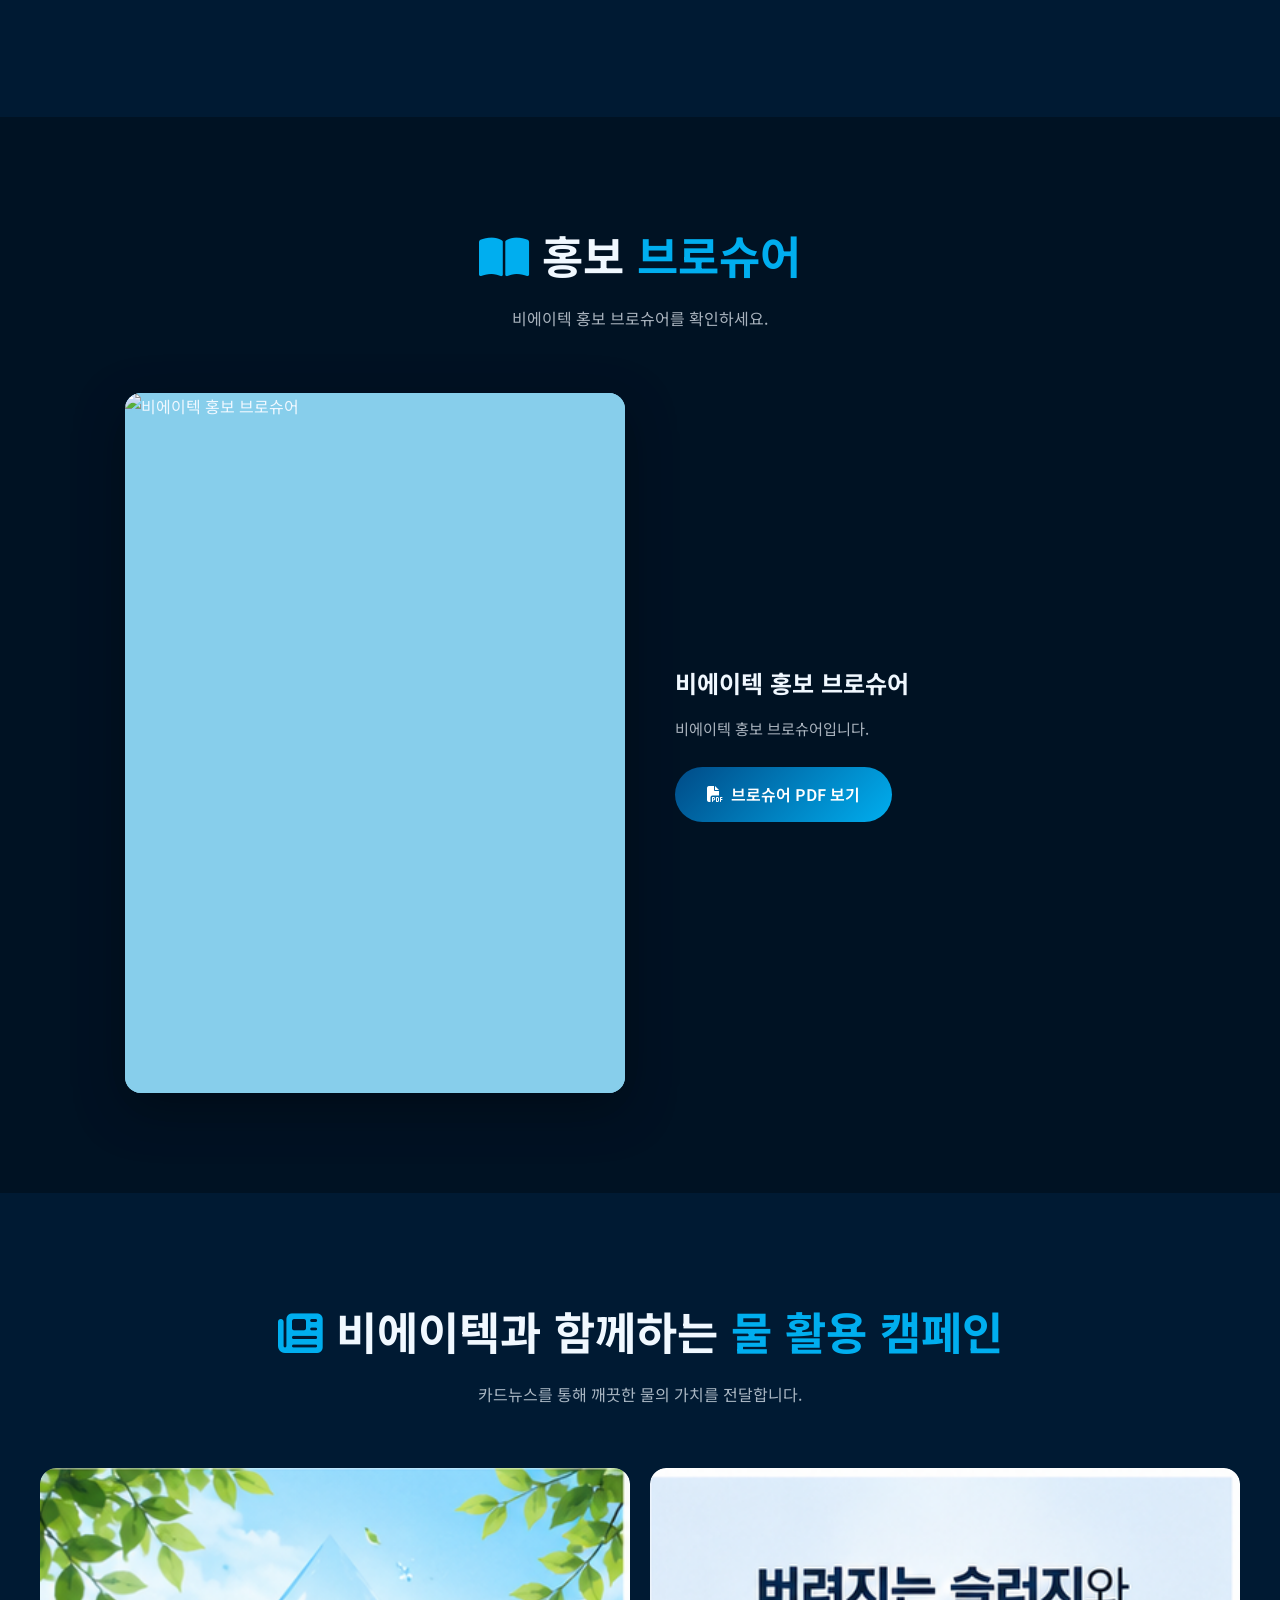
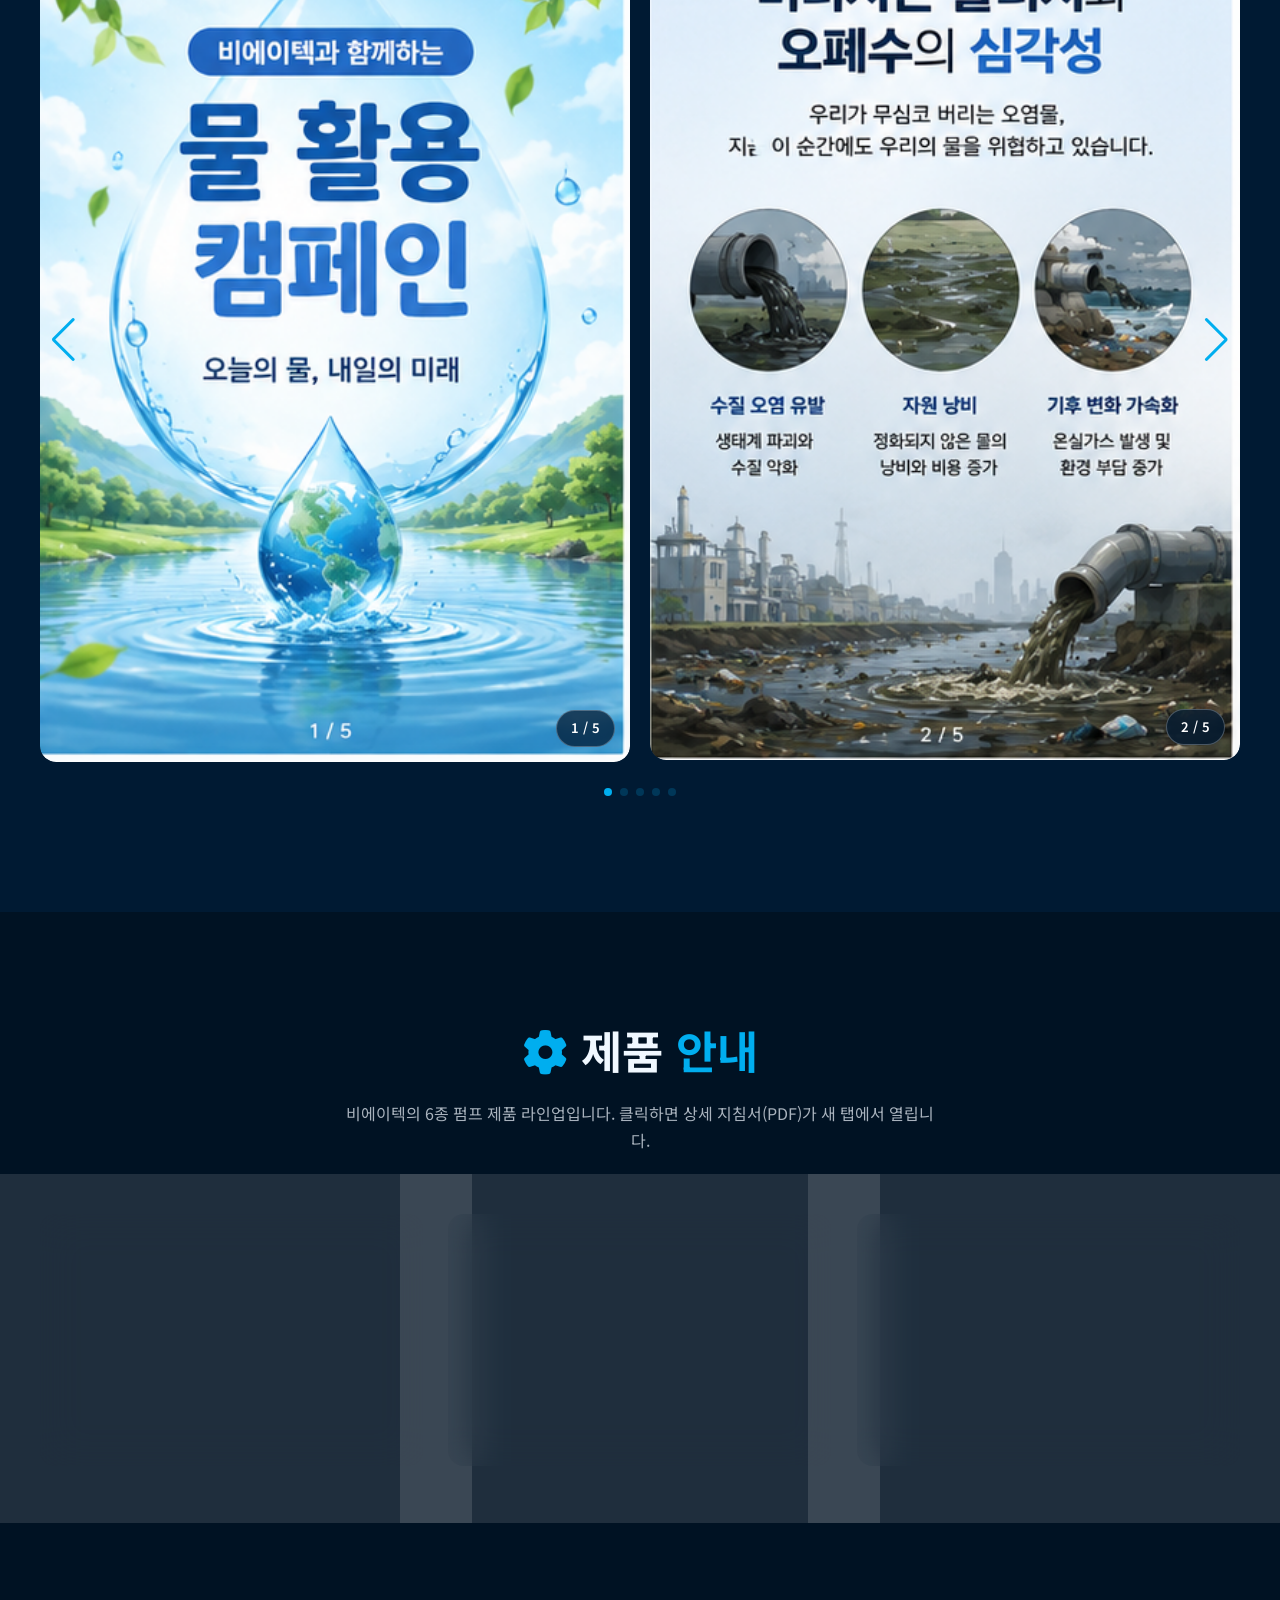
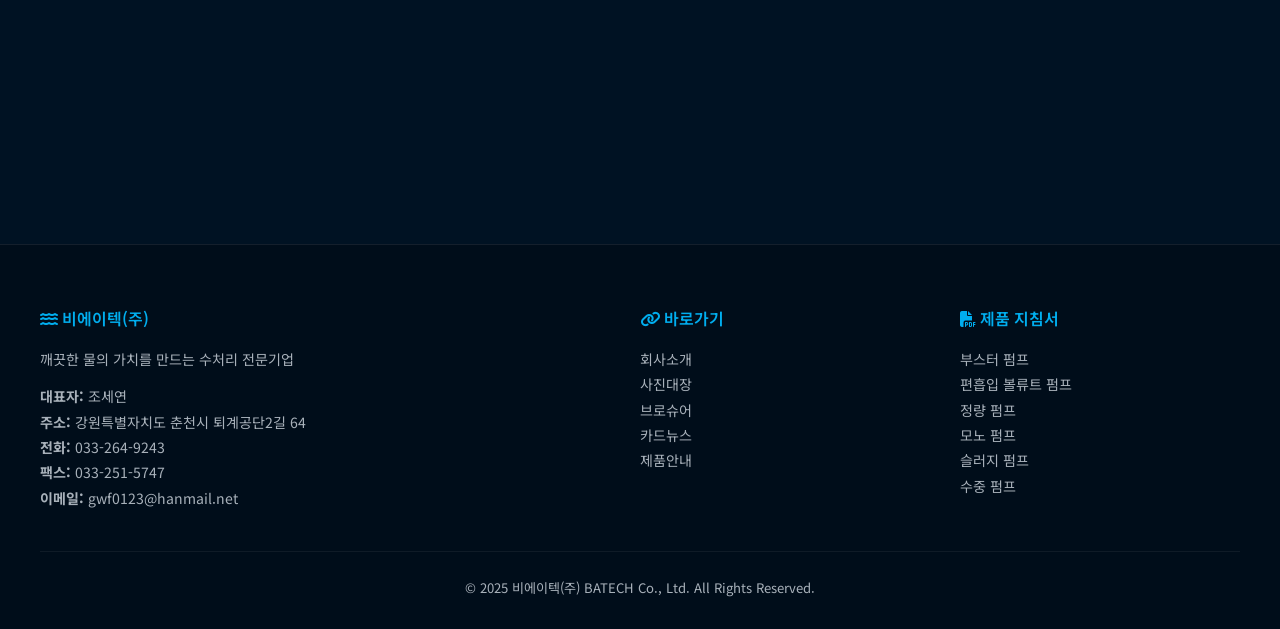
==== commit 7a948ce6: "비에이텍 웹사이트 두번째 커밋" ====
--- a/corporate/index.html
+++ b/corporate/index.html
@@ -155,17 +155,17 @@
     <div class="container">
       <div class="section-header">
         <h2><i class="fa-solid fa-book-open" style="color:var(--sky-blue);"></i> 홍보 <span>브로슈어</span></h2>
-        <p>2024 비에이텍 홍보 브로슈어를 확인하세요.</p>
+        <p>비에이텍 홍보 브로슈어를 확인하세요.</p>
       </div>
       <div class="brochure-wrap">
-        <div class="brochure-thumb">
-          <img src="../brochure.png" alt="2024 비에이텍 홍보 브로슈어">
+        <div class="brochure-thumb" style="background:#87CEEB;">
+          <img src="../brochure.png" alt="비에이텍 홍보 브로슈어" width="500" height="700" style="background:#87CEEB;">
         </div>
         <div class="brochure-info">
-          <h3>2024 비에이텍 홍보 브로슈어</h3>
-          <p>비에이텍(주)의 수처리 솔루션, 기술 역량, 주요 납품 실적 등을 한눈에 확인할 수 있는 공식 홍보 브로슈어입니다. 제품 라인업과 기업 비전을 상세히 수록하였습니다.</p>
+          <h3>비에이텍 홍보 브로슈어</h3>
+          <p>비에이텍 홍보 브로슈어입니다.</p>
           <a href="../brochure.pdf" target="_blank" class="btn-primary" id="btn-brochure">
-            <i class="fa-solid fa-file-pdf"></i> 브로슈어 PDF로 크게 보기
+            <i class="fa-solid fa-file-pdf"></i> 브로슈어 PDF 보기
           </a>
         </div>
       </div>
--- a/css/style.css
+++ b/css/style.css
@@ -404,9 +404,15 @@
   border-radius:var(--radius); overflow:hidden;
   box-shadow:0 16px 50px rgba(0,0,0,0.35);
   transition:var(--transition);
+  background:#87CEEB;
 }
 .brochure-thumb:hover { transform:scale(1.02); box-shadow:0 20px 60px rgba(0,174,239,0.2); }
-.brochure-thumb img { width:100%; display:block; }
+.brochure-thumb img {
+  width:100%; height:auto; display:block;
+  object-fit:contain;
+  background:#87CEEB;
+  min-height:300px;
+}
 .brochure-info { max-width:480px; flex:1 1 300px; }
 .brochure-info h3 { font-size:1.5rem; margin-bottom:12px; }
 .brochure-info p { color:var(--text-secondary); margin-bottom:25px; font-size:0.95rem; }
